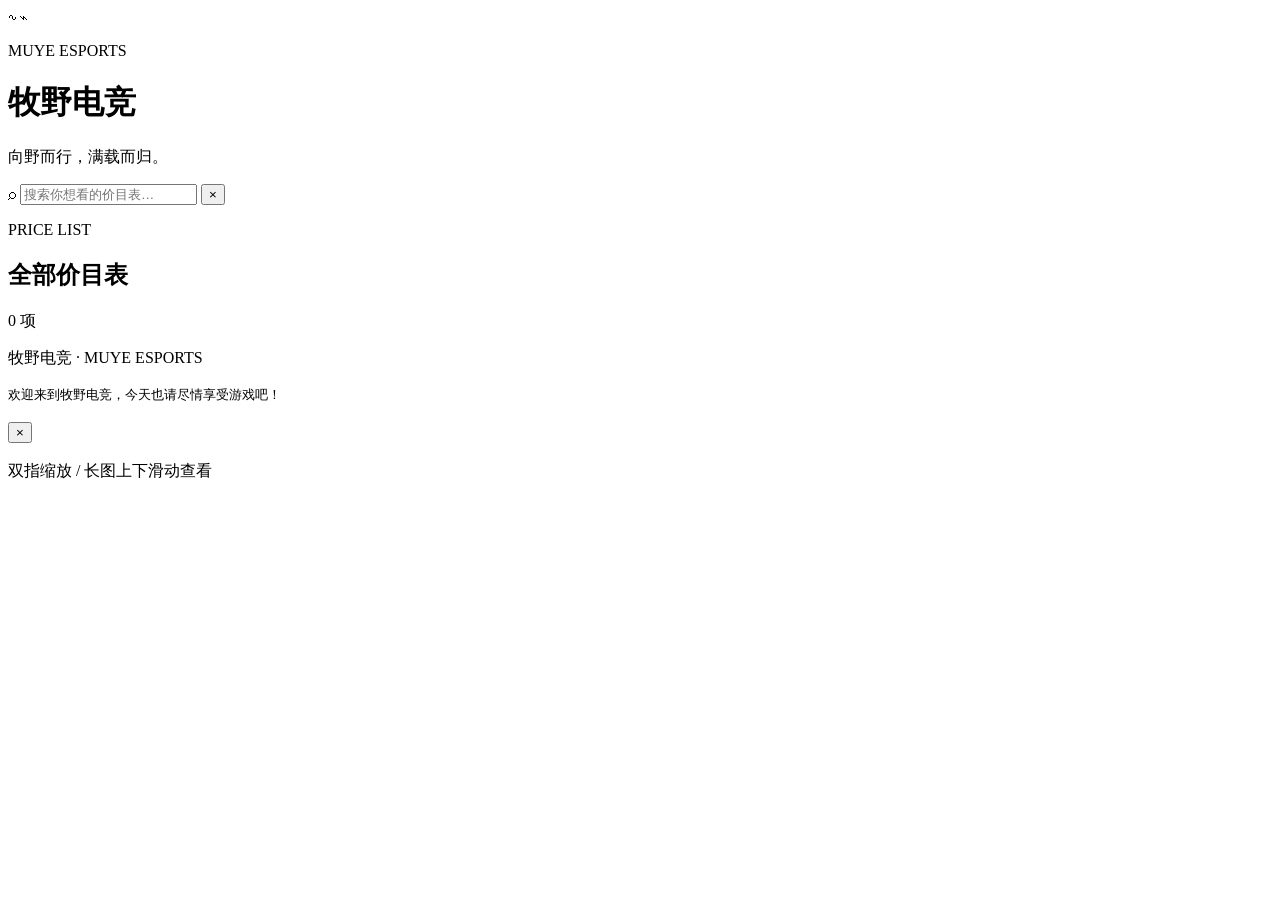
==== index.html @ fac4b7ac "Add files via upload" ====
<!doctype html>
<html lang="zh-CN">
<head>
  <meta charset="utf-8" />
  <meta name="viewport" content="width=device-width,initial-scale=1,viewport-fit=cover" />
  <meta name="theme-color" content="#F7F1E8" />
  <title>牧野电竞 · 在线价目册</title>
  <link rel="stylesheet" href="styles.css" />
</head>
<body>
  <div class="paper-noise"></div>

  <header class="hero">
    <div class="brand-badge" aria-hidden="true">
      <span class="horn">∿</span>
      <span class="mountain">⌁</span>
    </div>
    <p class="eyebrow">MUYE ESPORTS</p>
    <h1>牧野电竞</h1>
    <p class="slogan">向野而行，满载而归。</p>

    <div class="search-wrap">
      <span class="search-icon">⌕</span>
      <input id="searchInput" type="search" placeholder="搜索你想看的价目表…" autocomplete="off" />
      <button id="clearSearch" aria-label="清空搜索">×</button>
    </div>
  </header>

  <main>
    <nav class="category-tabs" id="categoryTabs" aria-label="价目表分类"></nav>

    <section id="overview" class="overview"></section>

    <section class="content-panel">
      <div class="section-head">
        <div>
          <p class="section-kicker" id="sectionKicker">PRICE LIST</p>
          <h2 id="sectionTitle">全部价目表</h2>
        </div>
        <span class="count-pill" id="itemCount">0 项</span>
      </div>

      <div id="emptyState" class="empty-state" hidden>
        <div class="empty-icon">⌕</div>
        <h3>没有找到相关价目表</h3>
        <p>试试换一个关键词，或切换其他分类。</p>
      </div>

      <div id="cardGrid" class="card-grid"></div>
    </section>
  </main>

  <footer>
    <div class="footer-line"></div>
    <p>牧野电竞 · MUYE ESPORTS</p>
    <small>欢迎来到牧野电竞，今天也请尽情享受游戏吧！</small>
  </footer>

  <div id="viewer" class="viewer" aria-hidden="true">
    <div class="viewer-backdrop" data-close-viewer></div>
    <div class="viewer-shell">
      <div class="viewer-topbar">
        <div>
          <p id="viewerCategory"></p>
          <h3 id="viewerTitle"></h3>
        </div>
        <button class="close-btn" data-close-viewer aria-label="关闭">×</button>
      </div>
      <div class="viewer-stage">
        <img id="viewerImage" alt="" />
      </div>
      <div class="viewer-tip">双指缩放 / 长图上下滑动查看</div>
    </div>
  </div>

  <script src="data.js"></script>
  <script src="app.js"></script>
</body>
</html>
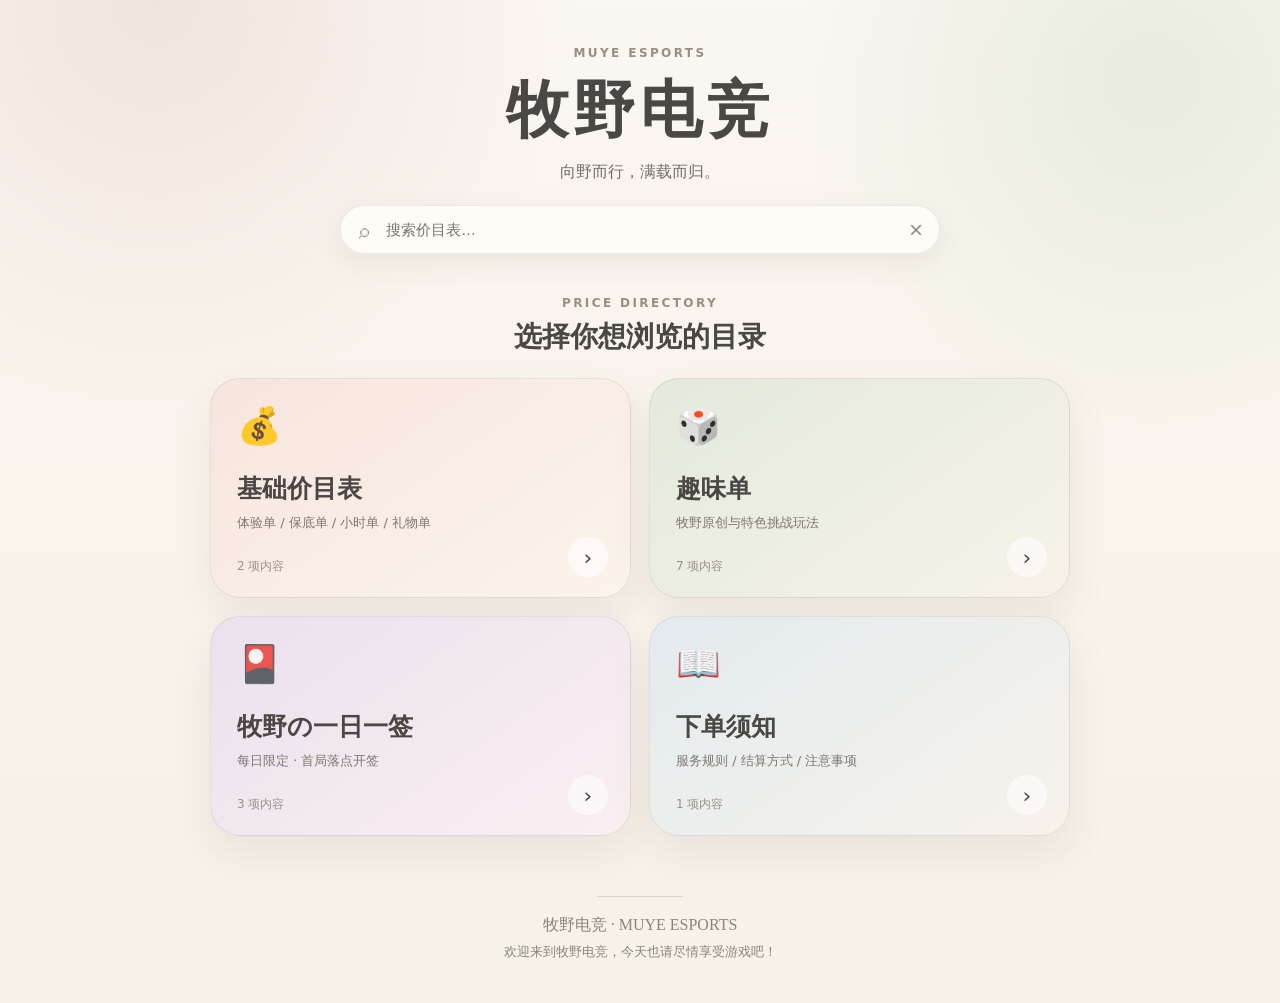
==== commit e8bc855c: "Add files via upload" ====
--- a/index.html
+++ b/index.html
@@ -1,79 +1,49 @@
 <!doctype html>
 <html lang="zh-CN">
 <head>
-  <meta charset="utf-8" />
-  <meta name="viewport" content="width=device-width,initial-scale=1,viewport-fit=cover" />
-  <meta name="theme-color" content="#F7F1E8" />
-  <title>牧野电竞 · 在线价目册</title>
-  <link rel="stylesheet" href="styles.css" />
+<meta charset="utf-8"><meta name="viewport" content="width=device-width,initial-scale=1,viewport-fit=cover">
+<meta name="theme-color" content="#F7F1E8">
+<title>牧野电竞 · 在线价目册</title>
+<link rel="stylesheet" href="styles.css">
 </head>
 <body>
-  <div class="paper-noise"></div>
+<div class="paper-noise"></div>
+<header class="hero">
+  <p class="eyebrow">MUYE ESPORTS</p>
+  <h1>牧野电竞</h1>
+  <p class="slogan">向野而行，满载而归。</p>
+  <div class="search-wrap"><span>⌕</span><input id="searchInput" type="search" placeholder="搜索价目表…"><button id="clearSearch">×</button></div>
+</header>
+<main>
+  <section id="homeView">
+    <div class="home-head"><p>PRICE DIRECTORY</p><h2>选择你想浏览的目录</h2></div>
+    <div id="categoryGrid" class="category-grid"></div>
+  </section>
 
-  <header class="hero">
-    <div class="brand-badge" aria-hidden="true">
-      <span class="horn">∿</span>
-      <span class="mountain">⌁</span>
+  <section id="listView" hidden>
+    <button id="backBtn" class="back-btn">← 返回目录</button>
+    <div class="section-head">
+      <div><p class="section-kicker" id="sectionKicker">CATEGORY</p><h2 id="sectionTitle"></h2><p id="sectionDesc" class="section-desc"></p></div>
+      <span id="itemCount" class="count-pill"></span>
     </div>
-    <p class="eyebrow">MUYE ESPORTS</p>
-    <h1>牧野电竞</h1>
-    <p class="slogan">向野而行，满载而归。</p>
+    <div id="cardGrid" class="card-grid"></div>
+  </section>
 
-    <div class="search-wrap">
-      <span class="search-icon">⌕</span>
-      <input id="searchInput" type="search" placeholder="搜索你想看的价目表…" autocomplete="off" />
-      <button id="clearSearch" aria-label="清空搜索">×</button>
-    </div>
-  </header>
-
-  <main>
-    <nav class="category-tabs" id="categoryTabs" aria-label="价目表分类"></nav>
-
-    <section id="overview" class="overview"></section>
-
-    <section class="content-panel">
-      <div class="section-head">
-        <div>
-          <p class="section-kicker" id="sectionKicker">PRICE LIST</p>
-          <h2 id="sectionTitle">全部价目表</h2>
-        </div>
-        <span class="count-pill" id="itemCount">0 项</span>
-      </div>
-
-      <div id="emptyState" class="empty-state" hidden>
-        <div class="empty-icon">⌕</div>
-        <h3>没有找到相关价目表</h3>
-        <p>试试换一个关键词，或切换其他分类。</p>
-      </div>
-
-      <div id="cardGrid" class="card-grid"></div>
-    </section>
-  </main>
-
-  <footer>
-    <div class="footer-line"></div>
-    <p>牧野电竞 · MUYE ESPORTS</p>
-    <small>欢迎来到牧野电竞，今天也请尽情享受游戏吧！</small>
-  </footer>
-
-  <div id="viewer" class="viewer" aria-hidden="true">
-    <div class="viewer-backdrop" data-close-viewer></div>
-    <div class="viewer-shell">
-      <div class="viewer-topbar">
-        <div>
-          <p id="viewerCategory"></p>
-          <h3 id="viewerTitle"></h3>
-        </div>
-        <button class="close-btn" data-close-viewer aria-label="关闭">×</button>
-      </div>
-      <div class="viewer-stage">
-        <img id="viewerImage" alt="" />
-      </div>
-      <div class="viewer-tip">双指缩放 / 长图上下滑动查看</div>
-    </div>
+  <section id="searchView" hidden>
+    <button id="searchBackBtn" class="back-btn">← 返回目录</button>
+    <div class="section-head"><div><p class="section-kicker">SEARCH</p><h2 id="searchTitle">搜索结果</h2></div><span id="searchCount" class="count-pill"></span></div>
+    <div id="searchGrid" class="card-grid"></div>
+    <div id="emptyState" class="empty-state" hidden><h3>没有找到相关价目表</h3><p>试试其他关键词。</p></div>
+  </section>
+</main>
+<footer><div class="footer-line"></div><p>牧野电竞 · MUYE ESPORTS</p><small>欢迎来到牧野电竞，今天也请尽情享受游戏吧！</small></footer>
+<div id="viewer" class="viewer" aria-hidden="true">
+  <div class="viewer-backdrop" data-close-viewer></div>
+  <div class="viewer-shell">
+    <div class="viewer-topbar"><div><p id="viewerCategory"></p><h3 id="viewerTitle"></h3><small id="viewerEnglish"></small></div><button class="close-btn" data-close-viewer>×</button></div>
+    <div class="viewer-stage"><div id="imageLoading" class="image-loading">高清图加载中…</div><img id="viewerImage" hidden alt=""></div>
+    <div class="viewer-tip">长图上下滑动查看</div>
   </div>
-
-  <script src="data.js"></script>
-  <script src="app.js"></script>
-</body>
-</html>
+</div>
+<script src="data.js"></script><script src="app.js"></script>
+</body></html>
--- a/styles.css
+++ b/styles.css
@@ -0,0 +1 @@
+:root{--cream:#f7f1e8;--paper:#fffdf8;--ink:#4b4744;--muted:#8a817a;--line:rgba(90,78,68,.11);--shadow:0 16px 42px rgba(89,78,67,.09)}*{box-sizing:border-box}html{scroll-behavior:smooth}body{margin:0;color:var(--ink);font-family:"PingFang SC","Microsoft YaHei",system-ui,sans-serif;background:radial-gradient(circle at 12% 0%,rgba(233,215,210,.58),transparent 28%),radial-gradient(circle at 90% 8%,rgba(220,228,212,.6),transparent 24%),linear-gradient(#fbf7f1,#f7f1e8);min-height:100vh}.paper-noise{position:fixed;inset:0;pointer-events:none;z-index:-1;opacity:.25;background-image:linear-gradient(rgba(90,80,70,.025) 1px,transparent 1px),linear-gradient(90deg,rgba(90,80,70,.02) 1px,transparent 1px);background-size:4px 4px}.hero{text-align:center;max-width:1000px;margin:auto;padding:46px 18px 26px}.eyebrow,.section-kicker,.home-head p{font-size:12px;letter-spacing:.2em;color:#9a8e84;font-weight:700;margin:0 0 8px}.hero h1,.home-head h2,.section-head h2{font-family:"STSong","Songti SC",serif}.hero h1{font-size:clamp(38px,8vw,62px);letter-spacing:.08em;margin:0}.slogan{margin:10px 0 22px;color:#756d68}.search-wrap{max-width:600px;margin:auto;position:relative;background:rgba(255,253,248,.9);border:1px solid var(--line);border-radius:999px;box-shadow:0 9px 28px rgba(89,78,67,.08)}.search-wrap span{position:absolute;left:18px;top:50%;transform:translateY(-50%);font-size:20px;color:#988e86}.search-wrap input{width:100%;border:0;outline:0;background:transparent;padding:15px 45px;font-size:15px}.search-wrap button{position:absolute;right:10px;top:50%;transform:translateY(-50%);border:0;background:transparent;font-size:24px;color:#968c84;cursor:pointer}main{max-width:1060px;margin:auto;padding:8px 18px 60px}.home-head{text-align:center;margin:8px 0 22px}.home-head h2{font-size:28px;margin:0}.category-grid{display:grid;grid-template-columns:repeat(2,1fr);gap:18px;max-width:860px;margin:auto}.category-card{min-height:220px;border-radius:30px;padding:26px;position:relative;overflow:hidden;border:1px solid var(--line);box-shadow:var(--shadow);cursor:pointer;transition:.2s;background:#fff}.category-card:hover{transform:translateY(-3px)}.category-card .emoji{font-size:36px}.category-card h3{font-family:"STSong","Songti SC",serif;font-size:25px;margin:25px 0 8px}.category-card p{font-size:13px;color:#7f7771;line-height:1.6;margin:0;max-width:85%}.category-card .meta{position:absolute;left:26px;bottom:22px;font-size:12px;color:#9a918a}.category-card .arrow{position:absolute;right:22px;bottom:20px;width:40px;height:40px;border-radius:50%;display:grid;place-items:center;background:rgba(255,255,255,.6);font-size:22px}.category-card[data-id=basic]{background:linear-gradient(145deg,#f7e5de,#fbf4eb)}.category-card[data-id=fun]{background:linear-gradient(145deg,#e3eadb,#f7f2e8)}.category-card[data-id=fortune]{background:linear-gradient(145deg,#ebe1ed,#f9eff2)}.category-card[data-id=rules]{background:linear-gradient(145deg,#e2ebef,#f7f2ea)}.back-btn{border:0;background:rgba(255,253,248,.82);border:1px solid var(--line);border-radius:999px;padding:10px 15px;color:#6f675f;cursor:pointer;margin-bottom:18px}.section-head{display:flex;justify-content:space-between;align-items:end;gap:16px;margin-bottom:18px}.section-head h2{margin:3px 0 4px;font-size:30px}.section-desc{margin:0;color:#857c75;font-size:13px}.count-pill{background:#eee8e0;border-radius:999px;padding:7px 10px;color:#80766f;font-size:12px}.card-grid{display:grid;grid-template-columns:repeat(3,minmax(0,1fr));gap:16px}.price-card{background:#fffdf8;border:1px solid var(--line);border-radius:22px;overflow:hidden;box-shadow:0 10px 26px rgba(89,78,67,.06);cursor:pointer;transition:.2s}.price-card:hover{transform:translateY(-2px)}.card-thumb{aspect-ratio:4/3;background:#eee8e1;overflow:hidden;position:relative}.card-thumb img{width:100%;height:100%;object-fit:cover;display:block}.card-tag{position:absolute;left:10px;top:10px;background:rgba(255,253,248,.9);border:1px solid var(--line);border-radius:999px;padding:5px 8px;font-size:10px}.card-body{padding:14px 15px 16px}.card-body h3{font-size:16px;margin:0 0 4px}.card-body .en{font-size:11px;color:#9a8e86;font-style:italic;margin-bottom:8px}.card-body p{font-size:12px;line-height:1.65;color:#857c75;margin:0}.view-link{display:inline-block;margin-top:10px;color:#65705e;font-size:12px;font-weight:700}.empty-state{text-align:center;padding:55px 20px;color:#8f857e}footer{text-align:center;padding:0 20px 42px;color:#8d847d}.footer-line{width:86px;height:1px;background:rgba(100,88,78,.18);margin:0 auto 18px}footer p{font-family:"STSong","Songti SC",serif;margin:0 0 5px}.viewer{display:none;position:fixed;inset:0;z-index:1000;padding:18px;align-items:center;justify-content:center}.viewer.open{display:flex}.viewer-backdrop{position:absolute;inset:0;background:rgba(45,41,38,.68);backdrop-filter:blur(8px)}.viewer-shell{position:relative;z-index:1;background:#fffdf8;width:min(880px,100%);height:min(92vh,980px);border-radius:28px;overflow:hidden;display:flex;flex-direction:column}.viewer-topbar{display:flex;justify-content:space-between;gap:16px;padding:15px 18px;border-bottom:1px solid var(--line)}.viewer-topbar p{font-size:11px;color:#968b84;margin:0 0 3px}.viewer-topbar h3{margin:0;font-size:16px}.viewer-topbar small{color:#9c918a;font-style:italic}.close-btn{width:42px;height:42px;border:0;border-radius:50%;background:#f1ebe4;font-size:28px;color:#71685f}.viewer-stage{flex:1;overflow:auto;background:#f0ebe5;padding:10px;text-align:center}.viewer-stage img{max-width:100%;height:auto;border-radius:14px}.image-loading{display:inline-block;margin-top:28vh;background:#fffdf8;padding:11px 15px;border-radius:999px;color:#827972}.viewer-tip{text-align:center;font-size:11px;color:#9a9088;padding:10px;border-top:1px solid var(--line)}@media(max-width:760px){.category-grid{grid-template-columns:1fr;gap:12px}.category-card{min-height:160px;padding:20px}.category-card h3{margin:14px 0 6px;font-size:21px}.category-card .meta{left:20px;bottom:16px}.card-grid{grid-template-columns:repeat(2,1fr)}}@media(max-width:560px){.hero{padding-top:34px}.card-grid{grid-template-columns:1fr}.card-thumb{aspect-ratio:16/10}.viewer{padding:0}.viewer-shell{height:100vh;border-radius:0}.section-head h2{font-size:26px}}
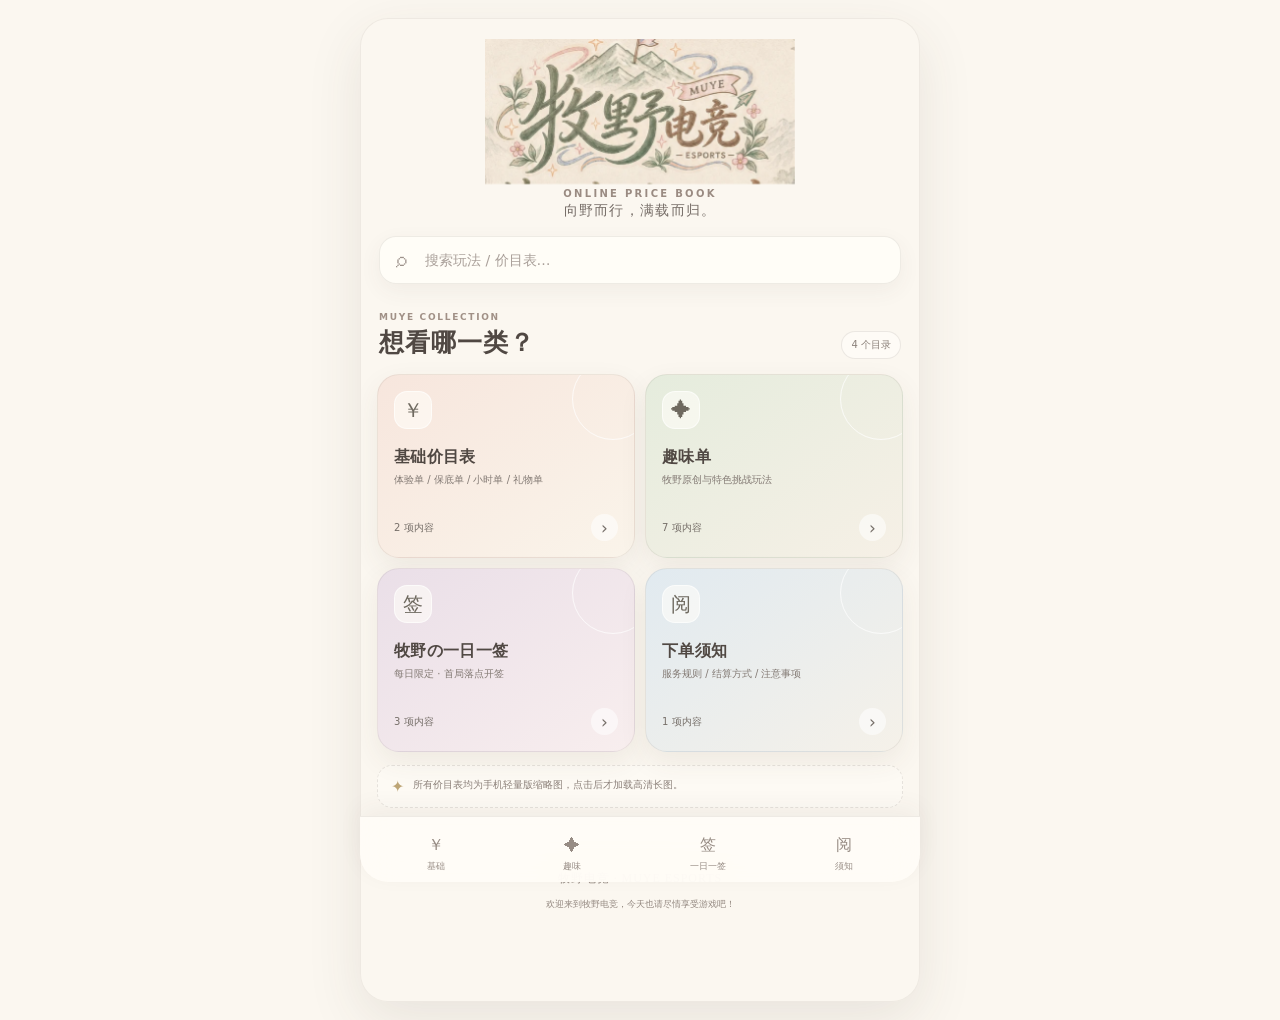
==== commit 310ca665: "Add files via upload" ====
--- a/index.html
+++ b/index.html
@@ -1,49 +1,136 @@
 <!doctype html>
 <html lang="zh-CN">
 <head>
-<meta charset="utf-8"><meta name="viewport" content="width=device-width,initial-scale=1,viewport-fit=cover">
-<meta name="theme-color" content="#F7F1E8">
-<title>牧野电竞 · 在线价目册</title>
-<link rel="stylesheet" href="styles.css">
+  <meta charset="utf-8" />
+  <meta name="viewport" content="width=device-width,initial-scale=1,viewport-fit=cover,user-scalable=yes" />
+  <meta name="theme-color" content="#f7f1e9" />
+  <meta name="description" content="牧野电竞在线价目册" />
+  <title>牧野电竞 · 在线价目册</title>
+  <link rel="stylesheet" href="styles.css" />
 </head>
+
 <body>
-<div class="paper-noise"></div>
-<header class="hero">
-  <p class="eyebrow">MUYE ESPORTS</p>
-  <h1>牧野电竞</h1>
-  <p class="slogan">向野而行，满载而归。</p>
-  <div class="search-wrap"><span>⌕</span><input id="searchInput" type="search" placeholder="搜索价目表…"><button id="clearSearch">×</button></div>
-</header>
-<main>
-  <section id="homeView">
-    <div class="home-head"><p>PRICE DIRECTORY</p><h2>选择你想浏览的目录</h2></div>
-    <div id="categoryGrid" class="category-grid"></div>
-  </section>
+  <div class="site-bg" aria-hidden="true"></div>
 
-  <section id="listView" hidden>
-    <button id="backBtn" class="back-btn">← 返回目录</button>
-    <div class="section-head">
-      <div><p class="section-kicker" id="sectionKicker">CATEGORY</p><h2 id="sectionTitle"></h2><p id="sectionDesc" class="section-desc"></p></div>
-      <span id="itemCount" class="count-pill"></span>
+  <div class="app-shell">
+    <header class="brand-header" id="brandHeader">
+      <button class="logo-button" id="logoHome" aria-label="返回分类首页">
+        <img src="assets/muye-logo.webp" class="brand-logo" alt="牧野电竞 MUYE ESPORTS" />
+      </button>
+
+      <p class="brand-tag">ONLINE PRICE BOOK</p>
+      <p class="brand-slogan">向野而行，满载而归。</p>
+
+      <label class="search-box">
+        <span class="search-icon">⌕</span>
+        <input id="searchInput" type="search" placeholder="搜索玩法 / 价目表…" autocomplete="off" />
+        <button id="clearSearch" class="clear-search" type="button" aria-label="清空搜索">×</button>
+      </label>
+    </header>
+
+    <main class="main-content">
+      <!-- 分类首页 -->
+      <section id="homeView" class="view">
+        <div class="section-title-row">
+          <div>
+            <span class="mini-label">MUYE COLLECTION</span>
+            <h1>想看哪一类？</h1>
+          </div>
+          <span class="total-badge">4 个目录</span>
+        </div>
+
+        <div id="categoryGrid" class="category-grid"></div>
+
+        <div class="home-note">
+          <span>✦</span>
+          <p>所有价目表均为手机轻量版缩略图，点击后才加载高清长图。</p>
+        </div>
+      </section>
+
+      <!-- 分类列表 -->
+      <section id="categoryView" class="view is-hidden">
+        <div class="category-head">
+          <button id="backHome" class="back-button" type="button">‹ 返回分类</button>
+          <span id="categoryCount" class="category-count"></span>
+        </div>
+
+        <div class="category-title-block">
+          <div id="categoryMark" class="category-mark">✦</div>
+          <div>
+            <span class="mini-label">CATEGORY</span>
+            <h2 id="categoryTitle"></h2>
+            <p id="categorySubtitle"></p>
+          </div>
+        </div>
+
+        <div id="cardList" class="card-list"></div>
+      </section>
+
+      <!-- 搜索结果 -->
+      <section id="searchView" class="view is-hidden">
+        <div class="category-head">
+          <button id="exitSearch" class="back-button" type="button">‹ 返回</button>
+          <span id="searchCount" class="category-count"></span>
+        </div>
+
+        <div class="category-title-block search-title-block">
+          <div class="category-mark">⌕</div>
+          <div>
+            <span class="mini-label">SEARCH</span>
+            <h2>搜索结果</h2>
+            <p id="searchKeyword"></p>
+          </div>
+        </div>
+
+        <div id="searchList" class="card-list"></div>
+
+        <div id="emptySearch" class="empty-search is-hidden">
+          <div>⌕</div>
+          <strong>没有找到相关价目表</strong>
+          <p>可以试试“数字”“一日一签”“基础”等关键词。</p>
+        </div>
+      </section>
+    </main>
+
+    <footer class="site-footer">
+      <div></div>
+      <p>牧野电竞 · MUYE ESPORTS</p>
+      <span>欢迎来到牧野电竞，今天也请尽情享受游戏吧！</span>
+    </footer>
+  </div>
+
+  <!-- 手机底部分类导航 -->
+  <nav id="bottomNav" class="bottom-nav" aria-label="价目表分类"></nav>
+
+  <!-- 高清图查看器 -->
+  <div id="viewer" class="viewer is-hidden" aria-hidden="true">
+    <header class="viewer-header">
+      <button id="closeViewer" class="viewer-close" type="button" aria-label="关闭">‹</button>
+      <div class="viewer-title">
+        <span id="viewerCategory"></span>
+        <strong id="viewerTitle"></strong>
+      </div>
+      <span class="viewer-spacer"></span>
+    </header>
+
+    <div id="viewerStage" class="viewer-stage">
+      <div id="imageLoading" class="image-loading">
+        <span class="loading-spinner"></span>
+        <p>高清图片加载中</p>
+      </div>
+
+      <div id="imageError" class="image-error is-hidden">
+        <strong>图片加载失败</strong>
+        <p>请检查网络后重新打开。</p>
+      </div>
+
+      <img id="viewerImage" class="viewer-image is-hidden" alt="" />
     </div>
-    <div id="cardGrid" class="card-grid"></div>
-  </section>
 
-  <section id="searchView" hidden>
-    <button id="searchBackBtn" class="back-btn">← 返回目录</button>
-    <div class="section-head"><div><p class="section-kicker">SEARCH</p><h2 id="searchTitle">搜索结果</h2></div><span id="searchCount" class="count-pill"></span></div>
-    <div id="searchGrid" class="card-grid"></div>
-    <div id="emptyState" class="empty-state" hidden><h3>没有找到相关价目表</h3><p>试试其他关键词。</p></div>
-  </section>
-</main>
-<footer><div class="footer-line"></div><p>牧野电竞 · MUYE ESPORTS</p><small>欢迎来到牧野电竞，今天也请尽情享受游戏吧！</small></footer>
-<div id="viewer" class="viewer" aria-hidden="true">
-  <div class="viewer-backdrop" data-close-viewer></div>
-  <div class="viewer-shell">
-    <div class="viewer-topbar"><div><p id="viewerCategory"></p><h3 id="viewerTitle"></h3><small id="viewerEnglish"></small></div><button class="close-btn" data-close-viewer>×</button></div>
-    <div class="viewer-stage"><div id="imageLoading" class="image-loading">高清图加载中…</div><img id="viewerImage" hidden alt=""></div>
-    <div class="viewer-tip">长图上下滑动查看</div>
+    <div class="viewer-bottom-tip">长图可上下滑动 · 双指可缩放</div>
   </div>
-</div>
-<script src="data.js"></script><script src="app.js"></script>
-</body></html>+
+  <script src="data.js"></script>
+  <script src="app.js"></script>
+</body>
+</html>
--- a/styles.css
+++ b/styles.css
@@ -1 +1,530 @@
-:root{--cream:#f7f1e8;--paper:#fffdf8;--ink:#4b4744;--muted:#8a817a;--line:rgba(90,78,68,.11);--shadow:0 16px 42px rgba(89,78,67,.09)}*{box-sizing:border-box}html{scroll-behavior:smooth}body{margin:0;color:var(--ink);font-family:"PingFang SC","Microsoft YaHei",system-ui,sans-serif;background:radial-gradient(circle at 12% 0%,rgba(233,215,210,.58),transparent 28%),radial-gradient(circle at 90% 8%,rgba(220,228,212,.6),transparent 24%),linear-gradient(#fbf7f1,#f7f1e8);min-height:100vh}.paper-noise{position:fixed;inset:0;pointer-events:none;z-index:-1;opacity:.25;background-image:linear-gradient(rgba(90,80,70,.025) 1px,transparent 1px),linear-gradient(90deg,rgba(90,80,70,.02) 1px,transparent 1px);background-size:4px 4px}.hero{text-align:center;max-width:1000px;margin:auto;padding:46px 18px 26px}.eyebrow,.section-kicker,.home-head p{font-size:12px;letter-spacing:.2em;color:#9a8e84;font-weight:700;margin:0 0 8px}.hero h1,.home-head h2,.section-head h2{font-family:"STSong","Songti SC",serif}.hero h1{font-size:clamp(38px,8vw,62px);letter-spacing:.08em;margin:0}.slogan{margin:10px 0 22px;color:#756d68}.search-wrap{max-width:600px;margin:auto;position:relative;background:rgba(255,253,248,.9);border:1px solid var(--line);border-radius:999px;box-shadow:0 9px 28px rgba(89,78,67,.08)}.search-wrap span{position:absolute;left:18px;top:50%;transform:translateY(-50%);font-size:20px;color:#988e86}.search-wrap input{width:100%;border:0;outline:0;background:transparent;padding:15px 45px;font-size:15px}.search-wrap button{position:absolute;right:10px;top:50%;transform:translateY(-50%);border:0;background:transparent;font-size:24px;color:#968c84;cursor:pointer}main{max-width:1060px;margin:auto;padding:8px 18px 60px}.home-head{text-align:center;margin:8px 0 22px}.home-head h2{font-size:28px;margin:0}.category-grid{display:grid;grid-template-columns:repeat(2,1fr);gap:18px;max-width:860px;margin:auto}.category-card{min-height:220px;border-radius:30px;padding:26px;position:relative;overflow:hidden;border:1px solid var(--line);box-shadow:var(--shadow);cursor:pointer;transition:.2s;background:#fff}.category-card:hover{transform:translateY(-3px)}.category-card .emoji{font-size:36px}.category-card h3{font-family:"STSong","Songti SC",serif;font-size:25px;margin:25px 0 8px}.category-card p{font-size:13px;color:#7f7771;line-height:1.6;margin:0;max-width:85%}.category-card .meta{position:absolute;left:26px;bottom:22px;font-size:12px;color:#9a918a}.category-card .arrow{position:absolute;right:22px;bottom:20px;width:40px;height:40px;border-radius:50%;display:grid;place-items:center;background:rgba(255,255,255,.6);font-size:22px}.category-card[data-id=basic]{background:linear-gradient(145deg,#f7e5de,#fbf4eb)}.category-card[data-id=fun]{background:linear-gradient(145deg,#e3eadb,#f7f2e8)}.category-card[data-id=fortune]{background:linear-gradient(145deg,#ebe1ed,#f9eff2)}.category-card[data-id=rules]{background:linear-gradient(145deg,#e2ebef,#f7f2ea)}.back-btn{border:0;background:rgba(255,253,248,.82);border:1px solid var(--line);border-radius:999px;padding:10px 15px;color:#6f675f;cursor:pointer;margin-bottom:18px}.section-head{display:flex;justify-content:space-between;align-items:end;gap:16px;margin-bottom:18px}.section-head h2{margin:3px 0 4px;font-size:30px}.section-desc{margin:0;color:#857c75;font-size:13px}.count-pill{background:#eee8e0;border-radius:999px;padding:7px 10px;color:#80766f;font-size:12px}.card-grid{display:grid;grid-template-columns:repeat(3,minmax(0,1fr));gap:16px}.price-card{background:#fffdf8;border:1px solid var(--line);border-radius:22px;overflow:hidden;box-shadow:0 10px 26px rgba(89,78,67,.06);cursor:pointer;transition:.2s}.price-card:hover{transform:translateY(-2px)}.card-thumb{aspect-ratio:4/3;background:#eee8e1;overflow:hidden;position:relative}.card-thumb img{width:100%;height:100%;object-fit:cover;display:block}.card-tag{position:absolute;left:10px;top:10px;background:rgba(255,253,248,.9);border:1px solid var(--line);border-radius:999px;padding:5px 8px;font-size:10px}.card-body{padding:14px 15px 16px}.card-body h3{font-size:16px;margin:0 0 4px}.card-body .en{font-size:11px;color:#9a8e86;font-style:italic;margin-bottom:8px}.card-body p{font-size:12px;line-height:1.65;color:#857c75;margin:0}.view-link{display:inline-block;margin-top:10px;color:#65705e;font-size:12px;font-weight:700}.empty-state{text-align:center;padding:55px 20px;color:#8f857e}footer{text-align:center;padding:0 20px 42px;color:#8d847d}.footer-line{width:86px;height:1px;background:rgba(100,88,78,.18);margin:0 auto 18px}footer p{font-family:"STSong","Songti SC",serif;margin:0 0 5px}.viewer{display:none;position:fixed;inset:0;z-index:1000;padding:18px;align-items:center;justify-content:center}.viewer.open{display:flex}.viewer-backdrop{position:absolute;inset:0;background:rgba(45,41,38,.68);backdrop-filter:blur(8px)}.viewer-shell{position:relative;z-index:1;background:#fffdf8;width:min(880px,100%);height:min(92vh,980px);border-radius:28px;overflow:hidden;display:flex;flex-direction:column}.viewer-topbar{display:flex;justify-content:space-between;gap:16px;padding:15px 18px;border-bottom:1px solid var(--line)}.viewer-topbar p{font-size:11px;color:#968b84;margin:0 0 3px}.viewer-topbar h3{margin:0;font-size:16px}.viewer-topbar small{color:#9c918a;font-style:italic}.close-btn{width:42px;height:42px;border:0;border-radius:50%;background:#f1ebe4;font-size:28px;color:#71685f}.viewer-stage{flex:1;overflow:auto;background:#f0ebe5;padding:10px;text-align:center}.viewer-stage img{max-width:100%;height:auto;border-radius:14px}.image-loading{display:inline-block;margin-top:28vh;background:#fffdf8;padding:11px 15px;border-radius:999px;color:#827972}.viewer-tip{text-align:center;font-size:11px;color:#9a9088;padding:10px;border-top:1px solid var(--line)}@media(max-width:760px){.category-grid{grid-template-columns:1fr;gap:12px}.category-card{min-height:160px;padding:20px}.category-card h3{margin:14px 0 6px;font-size:21px}.category-card .meta{left:20px;bottom:16px}.card-grid{grid-template-columns:repeat(2,1fr)}}@media(max-width:560px){.hero{padding-top:34px}.card-grid{grid-template-columns:1fr}.card-thumb{aspect-ratio:16/10}.viewer{padding:0}.viewer-shell{height:100vh;border-radius:0}.section-head h2{font-size:26px}}+:root{
+  --paper:#fbf7f0;
+  --paper-2:#f5eee5;
+  --card:#fffdf8;
+  --ink:#504843;
+  --muted:#8c817a;
+  --green:#71806a;
+  --green-deep:#596451;
+  --rose:#c78f93;
+  --rose-soft:#ead5d3;
+  --blue-soft:#dce6ea;
+  --lavender:#e8dfe9;
+  --gold:#c9a879;
+  --line:rgba(86,72,64,.11);
+  --shadow:0 10px 28px rgba(79,65,57,.075);
+  --safe-bottom:env(safe-area-inset-bottom,0px);
+}
+
+*{box-sizing:border-box}
+html{scroll-behavior:smooth;background:var(--paper)}
+body{
+  margin:0;
+  min-height:100vh;
+  color:var(--ink);
+  background:var(--paper);
+  font-family:"PingFang SC","Microsoft YaHei","Noto Sans CJK SC",system-ui,-apple-system,sans-serif;
+  -webkit-font-smoothing:antialiased;
+}
+button,input{font:inherit}
+button{color:inherit}
+.is-hidden{display:none !important}
+
+.site-bg{
+  position:fixed;inset:0;z-index:-2;
+  background:
+    radial-gradient(circle at 12% 0%,rgba(231,211,207,.72),transparent 28%),
+    radial-gradient(circle at 100% 15%,rgba(216,227,211,.65),transparent 27%),
+    linear-gradient(180deg,#fbf7f0 0%,#f7f1e9 100%);
+}
+.site-bg::after{
+  content:"";position:absolute;inset:0;opacity:.23;
+  background-image:
+    linear-gradient(rgba(90,77,68,.025) 1px,transparent 1px),
+    linear-gradient(90deg,rgba(90,77,68,.02) 1px,transparent 1px);
+  background-size:4px 4px;
+}
+
+/* 整个站按手机宽度设计。电脑端也不摊成大屏网页 */
+.app-shell{
+  width:100%;
+  max-width:560px;
+  min-height:100vh;
+  margin:0 auto;
+  background:rgba(251,247,240,.50);
+  padding-bottom:calc(82px + var(--safe-bottom));
+}
+
+.brand-header{
+  padding:20px 18px 14px;
+  text-align:center;
+}
+.logo-button{
+  display:block;
+  width:min(78vw,310px);
+  margin:0 auto;
+  padding:0;
+  border:0;
+  background:transparent;
+  cursor:pointer;
+}
+.brand-logo{
+  display:block;
+  width:100%;
+  height:auto;
+  mix-blend-mode:multiply;
+}
+.brand-tag{
+  margin:4px 0 3px;
+  color:#9a8b82;
+  font-size:10px;
+  letter-spacing:.23em;
+  font-weight:700;
+}
+.brand-slogan{
+  margin:0 0 16px;
+  color:#766d67;
+  font-family:"STSong","Songti SC","Noto Serif CJK SC",serif;
+  font-size:14px;
+  letter-spacing:.09em;
+}
+
+.search-box{
+  display:block;
+  position:relative;
+  width:100%;
+  height:48px;
+  background:rgba(255,253,248,.90);
+  border:1px solid rgba(93,78,69,.10);
+  border-radius:17px;
+  box-shadow:0 7px 22px rgba(83,69,61,.06);
+}
+.search-box input{
+  width:100%;height:100%;
+  border:0;outline:0;background:transparent;
+  color:var(--ink);
+  font-size:14px;
+  padding:0 44px 0 45px;
+}
+.search-box input::placeholder{color:#aaa09a}
+.search-icon{
+  position:absolute;left:16px;top:50%;
+  transform:translateY(-53%);
+  font-size:21px;color:#9c918a;
+}
+.clear-search{
+  position:absolute;right:7px;top:7px;
+  width:34px;height:34px;
+  border:0;border-radius:50%;
+  background:transparent;color:#9b918b;
+  font-size:23px;
+  display:none;
+}
+.clear-search.show{display:block}
+
+.main-content{padding:6px 16px 24px}
+.view{animation:fadeUp .22s ease}
+@keyframes fadeUp{
+  from{opacity:0;transform:translateY(5px)}
+  to{opacity:1;transform:translateY(0)}
+}
+
+.section-title-row{
+  display:flex;align-items:flex-end;justify-content:space-between;
+  gap:12px;
+  padding:8px 2px 15px;
+}
+.mini-label{
+  display:block;
+  color:#a09086;
+  font-size:9px;
+  letter-spacing:.19em;
+  font-weight:800;
+  margin-bottom:4px;
+}
+.section-title-row h1,
+.category-title-block h2{
+  margin:0;
+  font-family:"STSong","Songti SC","Noto Serif CJK SC",serif;
+  letter-spacing:.04em;
+}
+.section-title-row h1{font-size:25px}
+.total-badge,.category-count{
+  flex:none;
+  background:rgba(255,253,248,.73);
+  border:1px solid var(--line);
+  border-radius:999px;
+  color:#8b817a;
+  padding:6px 9px;
+  font-size:10px;
+}
+
+/* 首页四个目录：移动端 2×2 */
+.category-grid{
+  display:grid;
+  grid-template-columns:repeat(2,minmax(0,1fr));
+  gap:10px;
+}
+.category-tile{
+  position:relative;
+  min-height:142px;
+  border:1px solid rgba(91,76,68,.09);
+  border-radius:22px;
+  padding:16px;
+  overflow:hidden;
+  box-shadow:var(--shadow);
+  cursor:pointer;
+  text-align:left;
+  background:var(--card);
+}
+.category-tile[data-id="basic"]{background:linear-gradient(145deg,#f7e6dd,#faf4ea)}
+.category-tile[data-id="fun"]{background:linear-gradient(145deg,#e5ecdd,#f6f0e6)}
+.category-tile[data-id="fortune"]{background:linear-gradient(145deg,#eadfe8,#f8eeee)}
+.category-tile[data-id="rules"]{background:linear-gradient(145deg,#e1eaf0,#f5f1e9)}
+.category-tile::after{
+  content:"";
+  position:absolute;
+  width:80px;height:80px;border-radius:50%;
+  border:1px solid rgba(255,255,255,.72);
+  right:-20px;top:-17px;
+}
+.tile-mark{
+  width:38px;height:38px;
+  display:grid;place-items:center;
+  border-radius:13px;
+  background:rgba(255,253,248,.60);
+  border:1px solid rgba(255,255,255,.62);
+  font-family:"STSong","Songti SC",serif;
+  font-size:20px;color:#6e695f;
+}
+.category-tile h3{
+  margin:18px 0 4px;
+  font-size:16px;
+  letter-spacing:.02em;
+}
+.category-tile p{
+  margin:0;
+  min-height:32px;
+  color:#837a74;
+  font-size:10px;
+  line-height:1.55;
+}
+.tile-foot{
+  margin-top:10px;
+  display:flex;justify-content:space-between;align-items:center;
+  color:#766f69;
+  font-size:10px;
+}
+.tile-arrow{
+  width:27px;height:27px;border-radius:50%;
+  background:rgba(255,255,255,.57);
+  display:grid;place-items:center;
+  font-size:17px;
+}
+
+.home-note{
+  margin-top:13px;
+  padding:11px 13px;
+  display:flex;gap:9px;align-items:flex-start;
+  border:1px dashed rgba(105,91,82,.15);
+  border-radius:15px;
+  color:#8c817a;
+  background:rgba(255,253,248,.48);
+}
+.home-note span{color:#bda576}
+.home-note p{margin:0;font-size:10px;line-height:1.6}
+
+.category-head{
+  display:flex;align-items:center;justify-content:space-between;
+  padding:4px 0 15px;
+}
+.back-button{
+  border:0;background:transparent;padding:7px 4px;
+  font-size:12px;color:#766d67;
+}
+.category-title-block{
+  display:flex;align-items:center;gap:12px;
+  padding:0 2px 15px;
+}
+.category-mark{
+  flex:none;
+  width:51px;height:51px;border-radius:17px;
+  display:grid;place-items:center;
+  background:#eee5db;
+  border:1px solid rgba(93,78,69,.08);
+  font-family:"STSong","Songti SC",serif;
+  font-size:23px;color:#716c61;
+}
+.category-title-block h2{font-size:25px}
+.category-title-block p{
+  margin:3px 0 0;
+  color:#8a8079;
+  font-size:10px;
+}
+.search-title-block{padding-bottom:13px}
+
+/* 手机列表：缩略图左 + 内容右 */
+.card-list{
+  display:flex;
+  flex-direction:column;
+  gap:10px;
+}
+.price-card{
+  display:grid;
+  grid-template-columns:116px minmax(0,1fr);
+  min-height:150px;
+  background:rgba(255,253,248,.92);
+  border:1px solid rgba(92,77,69,.095);
+  border-radius:19px;
+  overflow:hidden;
+  box-shadow:0 7px 20px rgba(80,67,59,.055);
+  cursor:pointer;
+}
+.price-thumb{
+  position:relative;
+  background:#eee8e1;
+  overflow:hidden;
+}
+.price-thumb img{
+  width:100%;height:100%;
+  min-height:150px;
+  display:block;
+  object-fit:cover;
+  object-position:top center;
+}
+.card-category-mini{
+  position:absolute;left:7px;top:7px;
+  padding:4px 6px;
+  border-radius:999px;
+  background:rgba(255,253,248,.89);
+  backdrop-filter:blur(6px);
+  color:#766d67;
+  font-size:8px;
+}
+.price-info{
+  min-width:0;
+  padding:13px 13px 12px;
+  display:flex;
+  flex-direction:column;
+}
+.price-info h3{
+  margin:0;
+  font-size:16px;
+  line-height:1.28;
+}
+.price-info .english{
+  margin:3px 0 8px;
+  color:#a09289;
+  font-family:Georgia,"Times New Roman",serif;
+  font-size:9px;
+  font-style:italic;
+  letter-spacing:.03em;
+  white-space:nowrap;
+  overflow:hidden;
+  text-overflow:ellipsis;
+}
+.price-info .description{
+  margin:0;
+  color:#857b75;
+  font-size:10px;
+  line-height:1.65;
+  display:-webkit-box;
+  -webkit-box-orient:vertical;
+  -webkit-line-clamp:3;
+  overflow:hidden;
+}
+.card-open{
+  margin-top:auto;
+  padding-top:8px;
+  display:flex;align-items:center;justify-content:space-between;
+  color:#65705f;
+  font-size:10px;
+  font-weight:700;
+}
+.card-open i{
+  width:25px;height:25px;border-radius:50%;
+  display:grid;place-items:center;
+  background:#eef0e8;
+  font-style:normal;
+  font-size:14px;
+}
+
+.empty-search{
+  padding:52px 20px;
+  text-align:center;
+  color:#958a83;
+}
+.empty-search div{font-size:30px;margin-bottom:8px}
+.empty-search strong{display:block;color:#6d655f;margin-bottom:5px;font-size:14px}
+.empty-search p{margin:0;font-size:10px}
+
+/* Footer */
+.site-footer{
+  padding:22px 18px 8px;
+  text-align:center;color:#948981;
+}
+.site-footer div{
+  width:65px;height:1px;background:rgba(90,76,68,.13);
+  margin:0 auto 15px;
+}
+.site-footer p{
+  margin:0 0 5px;
+  font-family:"STSong","Songti SC",serif;
+  font-size:12px;letter-spacing:.08em;
+}
+.site-footer span{font-size:9px}
+
+/* 底部导航：为手机拇指操作设计 */
+.bottom-nav{
+  position:fixed;
+  left:50%;bottom:0;
+  z-index:90;
+  transform:translateX(-50%);
+  width:100%;
+  max-width:560px;
+  height:calc(66px + var(--safe-bottom));
+  padding:7px 8px var(--safe-bottom);
+  display:grid;
+  grid-template-columns:repeat(4,1fr);
+  background:rgba(255,252,247,.94);
+  border-top:1px solid rgba(91,77,68,.10);
+  backdrop-filter:blur(18px);
+  box-shadow:0 -8px 24px rgba(71,59,52,.055);
+}
+.nav-item{
+  border:0;background:transparent;
+  display:flex;flex-direction:column;
+  align-items:center;justify-content:center;
+  gap:2px;
+  color:#978c84;
+  padding:0;
+}
+.nav-glyph{
+  width:28px;height:25px;
+  display:grid;place-items:center;
+  border-radius:10px;
+  font-family:"STSong","Songti SC",serif;
+  font-size:16px;
+}
+.nav-label{font-size:9px}
+.nav-item.active{color:var(--green-deep)}
+.nav-item.active .nav-glyph{background:#e9ede4}
+
+/* Viewer：真正全屏手机查看，不再是电脑弹窗 */
+.viewer{
+  position:fixed;inset:0;
+  z-index:999;
+  background:#eee8e1;
+  display:flex;
+  flex-direction:column;
+}
+.viewer-header{
+  flex:none;
+  height:calc(54px + env(safe-area-inset-top,0px));
+  padding:env(safe-area-inset-top,0px) 10px 0;
+  display:grid;
+  grid-template-columns:44px 1fr 44px;
+  align-items:center;
+  background:rgba(255,253,249,.96);
+  border-bottom:1px solid rgba(91,77,68,.09);
+  backdrop-filter:blur(16px);
+}
+.viewer-close{
+  width:38px;height:38px;
+  border:0;border-radius:50%;
+  background:#f0eae3;
+  font-size:26px;
+  line-height:1;
+}
+.viewer-title{text-align:center;min-width:0}
+.viewer-title span{
+  display:block;color:#9c9088;
+  font-size:8px;
+  letter-spacing:.08em;
+}
+.viewer-title strong{
+  display:block;
+  margin-top:1px;
+  font-size:13px;
+  white-space:nowrap;
+  overflow:hidden;
+  text-overflow:ellipsis;
+}
+.viewer-stage{
+  position:relative;
+  flex:1;
+  overflow:auto;
+  -webkit-overflow-scrolling:touch;
+  padding:8px;
+  text-align:center;
+}
+.viewer-image{
+  display:block;
+  width:100%;
+  height:auto;
+  max-width:760px;
+  margin:0 auto;
+  border-radius:10px;
+  box-shadow:0 5px 18px rgba(56,47,42,.10);
+}
+.image-loading,
+.image-error{
+  position:absolute;
+  inset:0;
+  display:flex;
+  flex-direction:column;
+  align-items:center;
+  justify-content:center;
+  color:#877d76;
+  background:#eee8e1;
+}
+.image-loading p,
+.image-error p{
+  margin:9px 0 0;
+  font-size:11px;
+}
+.image-error strong{font-size:14px;color:#6e6660}
+.loading-spinner{
+  width:25px;height:25px;
+  border-radius:50%;
+  border:2px solid rgba(104,91,83,.17);
+  border-top-color:#73806c;
+  animation:spin .75s linear infinite;
+}
+@keyframes spin{to{transform:rotate(360deg)}}
+.viewer-bottom-tip{
+  flex:none;
+  padding:8px 12px calc(8px + env(safe-area-inset-bottom,0px));
+  text-align:center;
+  color:#988e87;
+  background:rgba(255,253,249,.96);
+  border-top:1px solid rgba(91,77,68,.08);
+  font-size:9px;
+}
+
+/* 仅针对窄屏再压一档 */
+@media (max-width:360px){
+  .brand-header{padding-left:13px;padding-right:13px}
+  .main-content{padding-left:12px;padding-right:12px}
+  .category-grid{gap:8px}
+  .category-tile{min-height:133px;padding:13px}
+  .price-card{grid-template-columns:105px minmax(0,1fr)}
+  .price-thumb img{min-height:145px}
+}
+
+/* 桌面仅增加边界感，不改变手机排版 */
+@media (min-width:700px){
+  body{padding:18px 0}
+  .app-shell{
+    min-height:calc(100vh - 36px);
+    border-radius:28px;
+    overflow:hidden;
+    box-shadow:0 18px 55px rgba(67,54,48,.10);
+    border:1px solid rgba(90,76,68,.08);
+  }
+  .bottom-nav{
+    bottom:18px;
+    border-radius:0 0 28px 28px;
+    overflow:hidden;
+  }
+}
